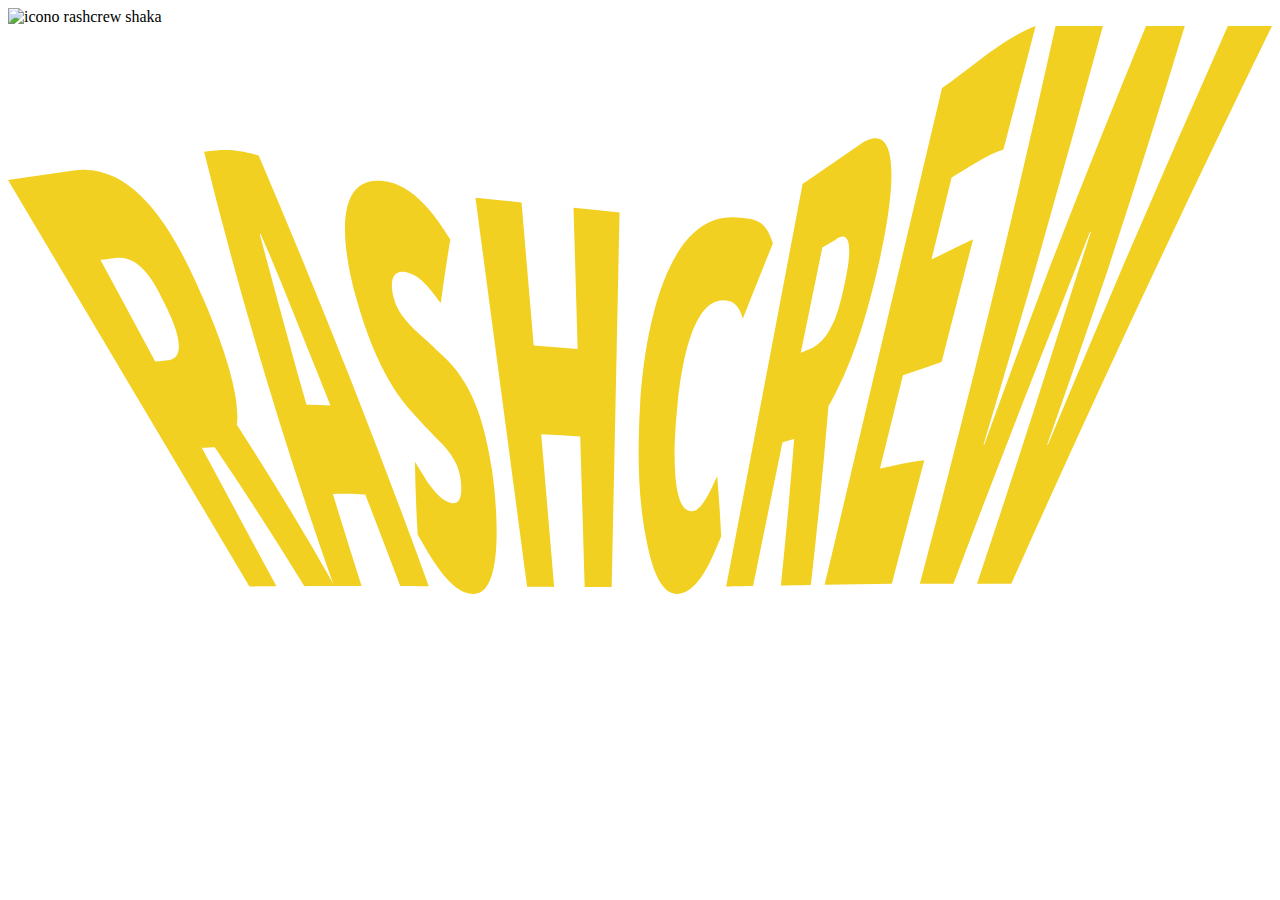
==== pages/payment.html @ 3885509e "error logotipo" ====
<!DOCTYPE html>
<html lang="es">
<head>
    <meta charset="UTF-8">
    <meta name="viewport" content="width=device-width, initial-scale=1.0">
    <title>Rashcrew - Rashguards personalizadas para gente que le gusta rodar</title>
    <link rel="shortcut icon" href="/images/icono-rashcrew.png" type="image/x-icon">
    <link rel="preconnect" href="https://fonts.googleapis.com">
    <link href="https://fonts.googleapis.com/css2?family=Source+Sans+3:wght@200;300;400;500;600;700;800;900&display=swap" rel="stylesheet">
    <link rel="stylesheet" href="https://cdnjs.cloudflare.com/ajax/libs/animate.css/4.1.1/animate.min.css">
    <link rel="stylesheet" href="css/estilo.css">
</head>
<body>
    <div class="fijo">
        <section class="logo">
            <img class="icono" src="images/icono-rashcrew.svg" alt="icono rashcrew shaka">
            <img class="tipo" src="/images/logotipo-rashcrew.svg" alt="rashcrew">
        </section>
    </div>
    
    <div class="variable">

    </div>
</body>
</html>
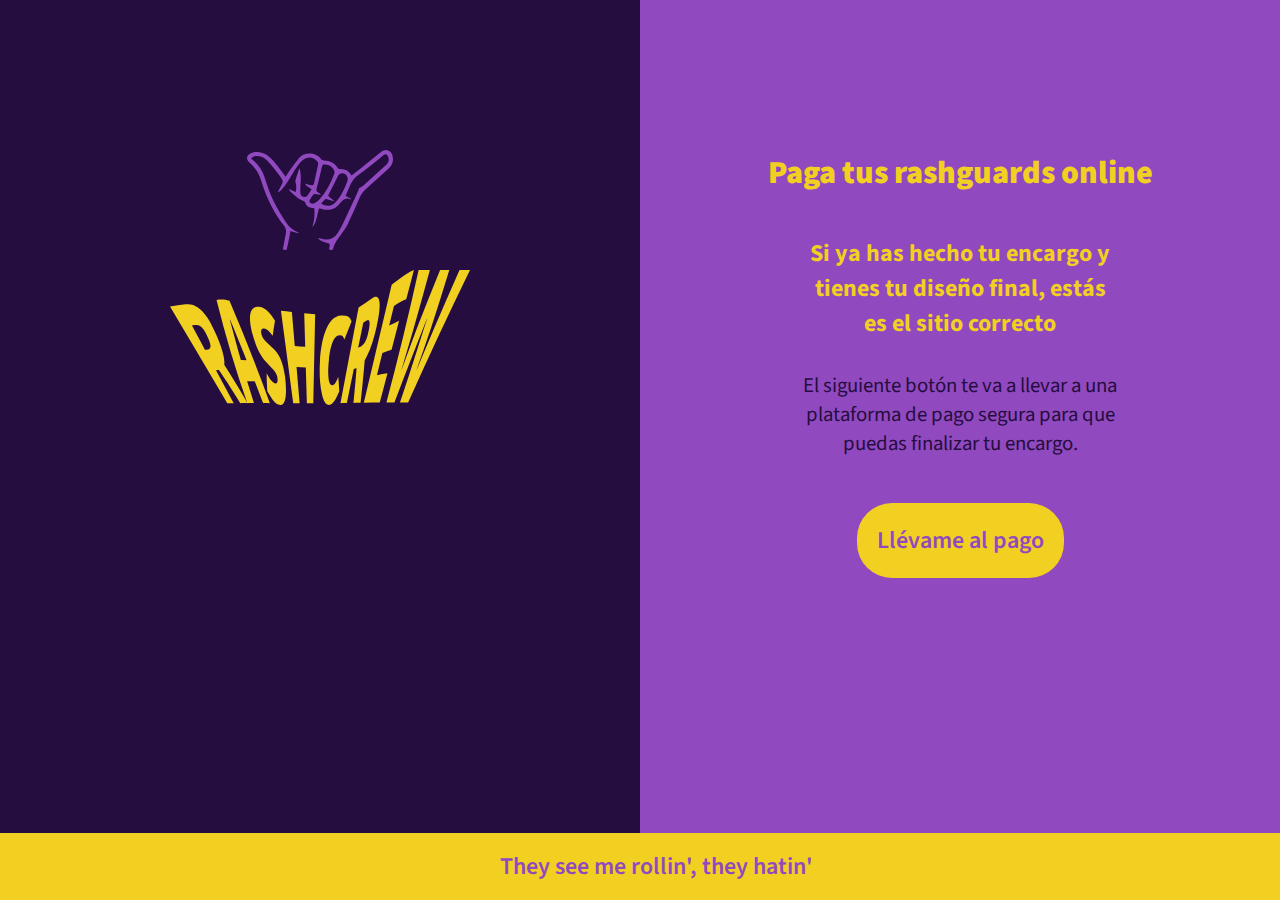
==== commit d8448f60: "errores y pagina de pago" ====
--- a/pages/payment.html
+++ b/pages/payment.html
@@ -4,22 +4,34 @@
     <meta charset="UTF-8">
     <meta name="viewport" content="width=device-width, initial-scale=1.0">
     <title>Rashcrew - Rashguards personalizadas para gente que le gusta rodar</title>
-    <link rel="shortcut icon" href="/images/icono-rashcrew.png" type="image/x-icon">
+    <link rel="shortcut icon" href="../images/favicon-rashcrew.png" type="image/x-icon">
     <link rel="preconnect" href="https://fonts.googleapis.com">
     <link href="https://fonts.googleapis.com/css2?family=Source+Sans+3:wght@200;300;400;500;600;700;800;900&display=swap" rel="stylesheet">
     <link rel="stylesheet" href="https://cdnjs.cloudflare.com/ajax/libs/animate.css/4.1.1/animate.min.css">
-    <link rel="stylesheet" href="css/estilo.css">
+    <link rel="stylesheet" href="../css/estilo.css">
 </head>
-<body>
+<body class="mitad">
     <div class="fijo">
         <section class="logo">
-            <img class="icono" src="images/icono-rashcrew.svg" alt="icono rashcrew shaka">
-            <img class="tipo" src="/images/logotipo-rashcrew.svg" alt="rashcrew">
+            <img class="icono" src="../images/icono-rashcrew.svg" alt="icono rashcrew shaka">
+            <img class="tipo" src="../images/logotipo-rashcrew.svg" alt="rashcrew">
         </section>
+        
     </div>
     
     <div class="variable">
+        <h1>Paga tus rashguards online</h1>
+        <h2>Si ya has hecho tu encargo y tienes tu diseño final, estás es el sitio correcto</h2>
+        <p>El siguiente botón te va a llevar a una plataforma de pago segura para que puedas finalizar tu encargo.</p>
 
+        <div class="botonPago"><a href="https://buy.stripe.com/3cs02tbaF2yD6WYdQU" target="_blank">Llévame al pago</a></div>
     </div>
 </body>
+
+<footer>
+    <div class="rotating-text">
+        <p>They see me rollin', they hatin'</p>
+    </div>
+</footer>
+
 </html>--- a/css/estilo.css
+++ b/css/estilo.css
@@ -0,0 +1,162 @@
+* {
+  margin: 0;
+  padding: 0;
+}
+
+body {
+  background-color: #260D40;
+}
+
+h1 {
+  font-family: "Source Sans 3", sans-serif;
+  font-weight: 900;
+  color: #F2D022;
+  text-align: center;
+  margin: 50px 10px 10px 10px;
+}
+
+h2 {
+  font-family: "Source Sans 3", sans-serif;
+  font-weight: 700;
+  color: #F2D022;
+  text-align: center;
+  margin: 10px 20px 10px 20px;
+}
+
+p {
+  font-family: "Source Sans 3", sans-serif;
+  font-size: 1.5rem;
+  font-weight: 600;
+  color: #9049bf;
+}
+
+.txtDest {
+  color: #9049bf;
+}
+
+.logo {
+  display: flex;
+  flex-direction: column;
+  align-items: center;
+  height: 250px;
+  margin-top: 10%;
+}
+
+.tipo {
+  height: 250px;
+  margin: 20px;
+}
+
+.icono {
+  height: 100px;
+  animation: swing;
+  animation-duration: 2s;
+  animation-iteration-count: infinite;
+}
+
+footer {
+  background-color: #F2D022;
+  text-align: center;
+  position: fixed;
+  width: 100%;
+  bottom: 0;
+  display: flex;
+  justify-content: center;
+  align-items: center;
+  padding: 1rem;
+}
+
+.rotating-text {
+  white-space: nowrap;
+  display: inline-block;
+  animation: moveText 10s linear infinite alternate;
+  width: 150%; /* Doble del ancho para cubrir toda la pantalla */
+}
+
+@keyframes moveText {
+  from {
+    transform: translateX(100%);
+  }
+  to {
+    transform: translateX(-100%);
+  }
+}
+.mitad {
+  display: grid;
+  grid-template-columns: 50% 50%;
+  height: 100%;
+}
+
+.fijo {
+  background-color: #260D40;
+  height: 100vh;
+}
+.fijo .logo {
+  display: flex;
+  margin: 150px;
+}
+
+.variable {
+  background-color: #9049BF;
+  display: flex;
+  flex-direction: column;
+  height: 100vh;
+}
+.variable h1 {
+  margin-top: 150px;
+}
+.variable h2 {
+  padding: 20px 150px 0px 150px;
+}
+.variable p {
+  font-size: 1.3rem;
+  font-weight: 400;
+  color: #260D40;
+  text-align: center;
+  padding: 20px 150px 0px 150px;
+}
+.variable .botonPago {
+  background-color: #F2D022;
+  width: fit-content;
+  padding: 20px;
+  border-radius: 35px;
+  font-family: "Source Sans 3", sans-serif;
+  font-size: 1.5rem;
+  font-weight: 600;
+  margin: auto;
+  margin-top: 45px;
+}
+.variable a {
+  text-decoration: none;
+  color: #9049BF;
+}
+
+@media (max-width: 767px) {
+  .logo {
+    margin-top: 15%;
+  }
+  .tipo {
+    height: 200px;
+  }
+  .mitad {
+    display: block;
+    width: 100%;
+  }
+  .mitad .fijo {
+    height: 300px;
+  }
+  .mitad .fijo .logo {
+    margin: 30px;
+  }
+  .mitad .variable h1 {
+    margin-top: 35px;
+  }
+  .mitad .variable h2 {
+    padding: 10px;
+  }
+  .mitad .variable p {
+    padding: 15px;
+  }
+}
+
+/*# sourceMappingURL=estilo.css.map */
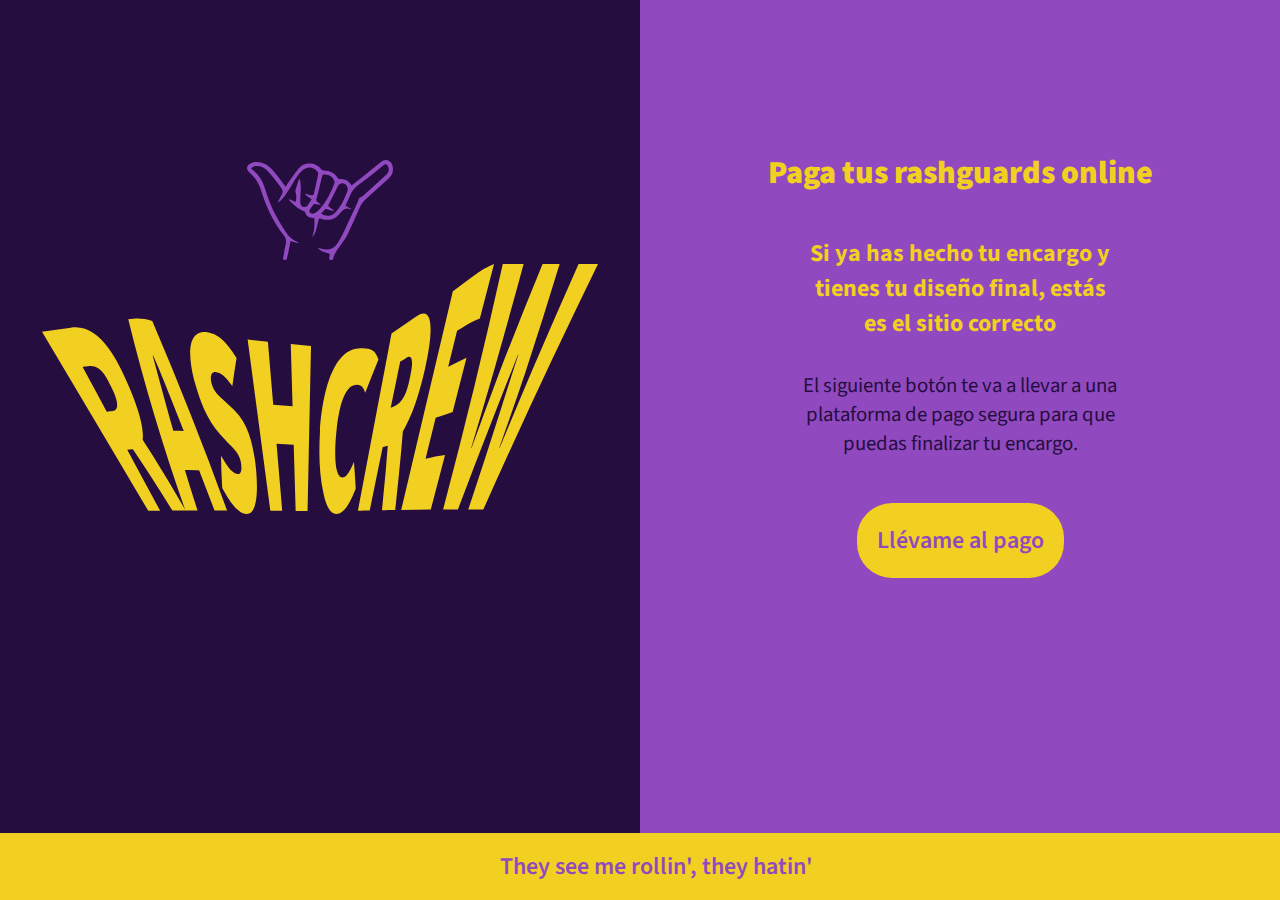
==== commit b03a007c: "revision final para subida" ====
--- a/pages/payment.html
+++ b/pages/payment.html
@@ -13,8 +13,8 @@
 <body class="mitad">
     <div class="fijo">
         <section class="logo">
-            <img class="icono" src="../images/icono-rashcrew.svg" alt="icono rashcrew shaka">
-            <img class="tipo" src="../images/logotipo-rashcrew.svg" alt="rashcrew">
+            <a href="../index.html"><img class="icono" src="../images/icono-rashcrew.svg" alt="icono rashcrew shaka"></a>
+            <a href="../index.html"><img class="tipo" src="../images/logotipo-rashcrew.svg" alt="rashcrew"></a>
         </section>
         
     </div>
--- a/css/estilo.css
+++ b/css/estilo.css
@@ -12,7 +12,7 @@
   font-weight: 900;
   color: #F2D022;
   text-align: center;
-  margin: 50px 10px 10px 10px;
+  margin: 50px 20px 10px 20px;
 }
 
 h2 {
@@ -38,13 +38,12 @@
   display: flex;
   flex-direction: column;
   align-items: center;
-  height: 250px;
-  margin-top: 10%;
+  margin-top: 5%;
 }
 
 .tipo {
   height: 250px;
-  margin: 20px;
+  margin-bottom: 3%;
 }
 
 .icono {
@@ -52,6 +51,7 @@
   animation: swing;
   animation-duration: 2s;
   animation-iteration-count: infinite;
+  margin-top: 10px;
 }
 
 footer {
@@ -81,6 +81,24 @@
     transform: translateX(-100%);
   }
 }
+.botonPagar {
+  display: block;
+  margin: auto;
+  background-color: #F2D022;
+  width: fit-content;
+  padding: 20px;
+  border-radius: 35px;
+  font-family: "Source Sans 3", sans-serif;
+  font-size: 1rem;
+  font-weight: 600;
+  text-align: center;
+}
+
+a {
+  text-decoration: none;
+  color: #260D40;
+}
+
 .mitad {
   display: grid;
   grid-template-columns: 50% 50%;
@@ -131,12 +149,20 @@
   color: #9049BF;
 }
 
-@media (max-width: 767px) {
+@media (max-width: 1024px) {
   .logo {
-    margin-top: 15%;
+    margin-top: 10%;
+    margin: auto;
   }
   .tipo {
-    height: 200px;
+    height: 130px;
+    margin-top: 0px;
+    margin-bottom: 7%;
+  }
+  .botonPagar {
+    font-size: 0.9rem;
+    width: 80dvw;
+    margin: auto;
   }
   .mitad {
     display: block;
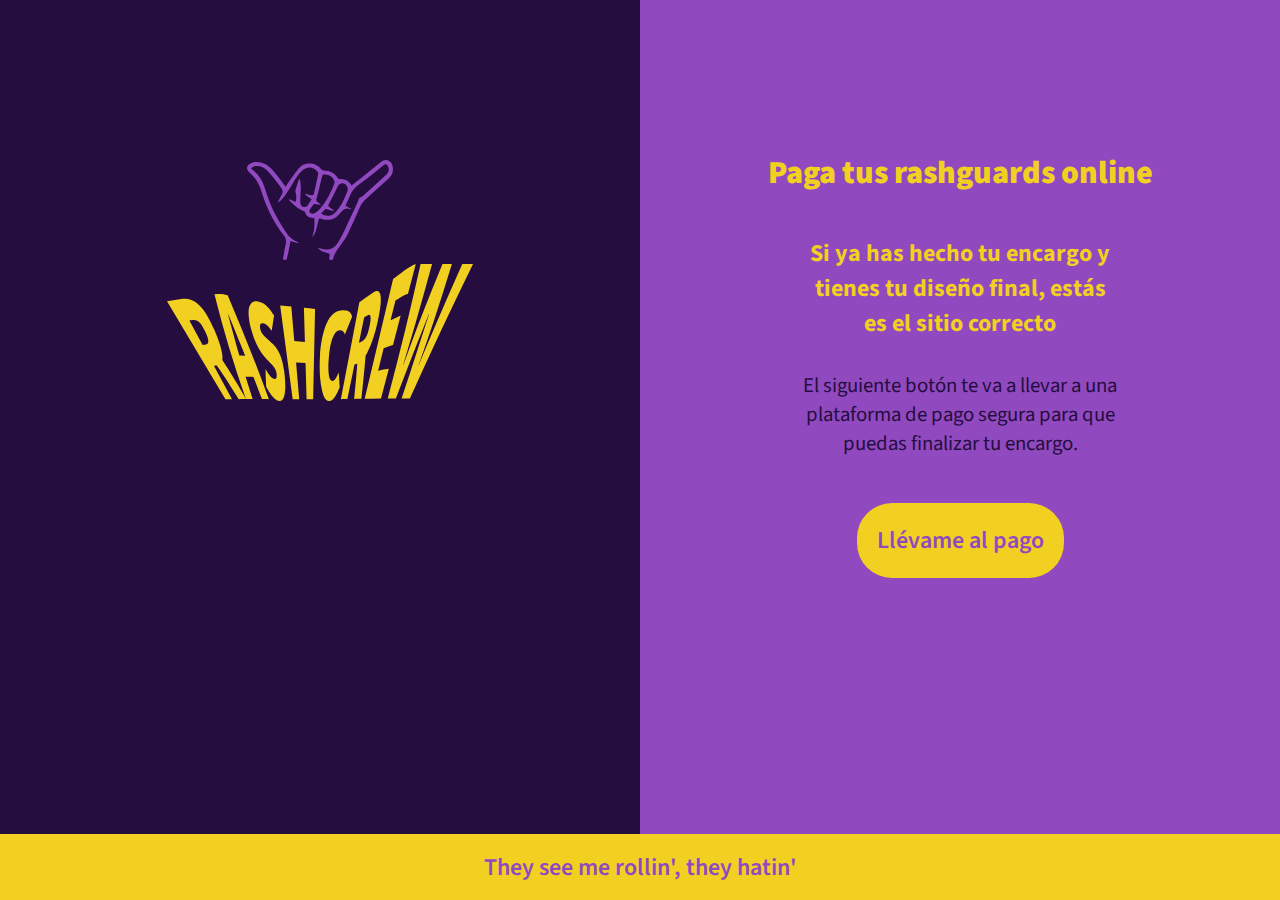
==== commit 26a84988: "responsive y errores" ====
--- a/pages/payment.html
+++ b/pages/payment.html
@@ -10,28 +10,32 @@
     <link rel="stylesheet" href="https://cdnjs.cloudflare.com/ajax/libs/animate.css/4.1.1/animate.min.css">
     <link rel="stylesheet" href="../css/estilo.css">
 </head>
-<body class="mitad">
-    <div class="fijo">
-        <section class="logo">
-            <a href="../index.html"><img class="icono" src="../images/icono-rashcrew.svg" alt="icono rashcrew shaka"></a>
-            <a href="../index.html"><img class="tipo" src="../images/logotipo-rashcrew.svg" alt="rashcrew"></a>
-        </section>
+<body>
+    <div class="mitad">
+        <div class="fijo">
+            <section class="logo">
+                <a href="../index.html"><img class="icono" src="../images/icono-rashcrew.svg" alt="icono rashcrew shaka"></a>
+                <a href="../index.html" class="gangrena"><img class="tipo" src="../images/logotipo-rashcrew.svg" alt="rashcrew"></a>
+            </section>
+            
+        </div>
         
+        <div class="variable">
+            <h1>Paga tus rashguards online</h1>
+            <h2>Si ya has hecho tu encargo y tienes tu diseño final, estás es el sitio correcto</h2>
+            <p>El siguiente botón te va a llevar a una plataforma de pago segura para que puedas finalizar tu encargo.</p>
+
+            <div class="botonPago"><a href="https://buy.stripe.com/3cs02tbaF2yD6WYdQU" target="_blank">Llévame al pago</a></div>
+        </div>
     </div>
+
+    <footer class="footerPay">
+        <div class="rotating-text">
+            <p>They see me rollin', they hatin'</p>
+        </div>
+    </footer>
     
-    <div class="variable">
-        <h1>Paga tus rashguards online</h1>
-        <h2>Si ya has hecho tu encargo y tienes tu diseño final, estás es el sitio correcto</h2>
-        <p>El siguiente botón te va a llevar a una plataforma de pago segura para que puedas finalizar tu encargo.</p>
-
-        <div class="botonPago"><a href="https://buy.stripe.com/3cs02tbaF2yD6WYdQU" target="_blank">Llévame al pago</a></div>
-    </div>
 </body>
 
-<footer>
-    <div class="rotating-text">
-        <p>They see me rollin', they hatin'</p>
-    </div>
-</footer>
 
 </html>--- a/css/estilo.css
+++ b/css/estilo.css
@@ -5,6 +5,10 @@
 
 body {
   background-color: #260D40;
+  min-height: 100dvh;
+  display: flex;
+  flex-direction: column;
+  overflow-x: hidden;
 }
 
 h1 {
@@ -42,8 +46,8 @@
 }
 
 .tipo {
-  height: 250px;
-  margin-bottom: 3%;
+  max-width: 90%;
+  max-height: 250px;
 }
 
 .icono {
@@ -54,16 +58,16 @@
   margin-top: 10px;
 }
 
-footer {
-  background-color: #F2D022;
-  text-align: center;
-  position: fixed;
+.footerHome {
+  overflow-x: hidden;
+  background-color: #F2D022;
+  text-align: center;
   width: 100%;
-  bottom: 0;
   display: flex;
   justify-content: center;
   align-items: center;
-  padding: 1rem;
+  padding: 1rem 0;
+  margin-top: auto;
 }
 
 .rotating-text {
@@ -83,7 +87,7 @@
 }
 .botonPagar {
   display: block;
-  margin: auto;
+  margin: 1.5% auto;
   background-color: #F2D022;
   width: fit-content;
   padding: 20px;
@@ -99,15 +103,20 @@
   color: #260D40;
 }
 
+body {
+  overflow-x: hidden;
+}
+
 .mitad {
   display: grid;
   grid-template-columns: 50% 50%;
-  height: 100%;
+  min-height: calc(100dvh - 50px - 16px);
+  width: 100dvw;
 }
 
 .fijo {
   background-color: #260D40;
-  height: 100vh;
+  height: 100%;
 }
 .fijo .logo {
   display: flex;
@@ -118,7 +127,7 @@
   background-color: #9049BF;
   display: flex;
   flex-direction: column;
-  height: 100vh;
+  height: 100%;
 }
 .variable h1 {
   margin-top: 150px;
@@ -143,15 +152,39 @@
   font-weight: 600;
   margin: auto;
   margin-top: 45px;
+  margin-bottom: 10px;
 }
 .variable a {
   text-decoration: none;
   color: #9049BF;
 }
 
+.footerPay {
+  background-color: #F2D022;
+  text-align: center;
+  width: 100dvw;
+  display: flex;
+  justify-content: center;
+  padding: 1rem 0 0 0;
+  margin-top: auto;
+  height: 50px;
+  position: relative;
+  bottom: 0;
+}
+
+.gangrena {
+  display: block;
+  width: 100%;
+  margin: auto;
+  text-align: center;
+}
+
 @media (max-width: 1024px) {
+  body {
+    max-width: 100dvw;
+  }
   .logo {
-    margin-top: 10%;
+    margin-top: 5%;
     margin: auto;
   }
   .tipo {
@@ -162,7 +195,8 @@
   .botonPagar {
     font-size: 0.9rem;
     width: 80dvw;
-    margin: auto;
+    margin: 0 auto;
+    margin-bottom: 3%;
   }
   .mitad {
     display: block;
@@ -170,6 +204,7 @@
   }
   .mitad .fijo {
     height: 300px;
+    width: 100%;
   }
   .mitad .fijo .logo {
     margin: 30px;
